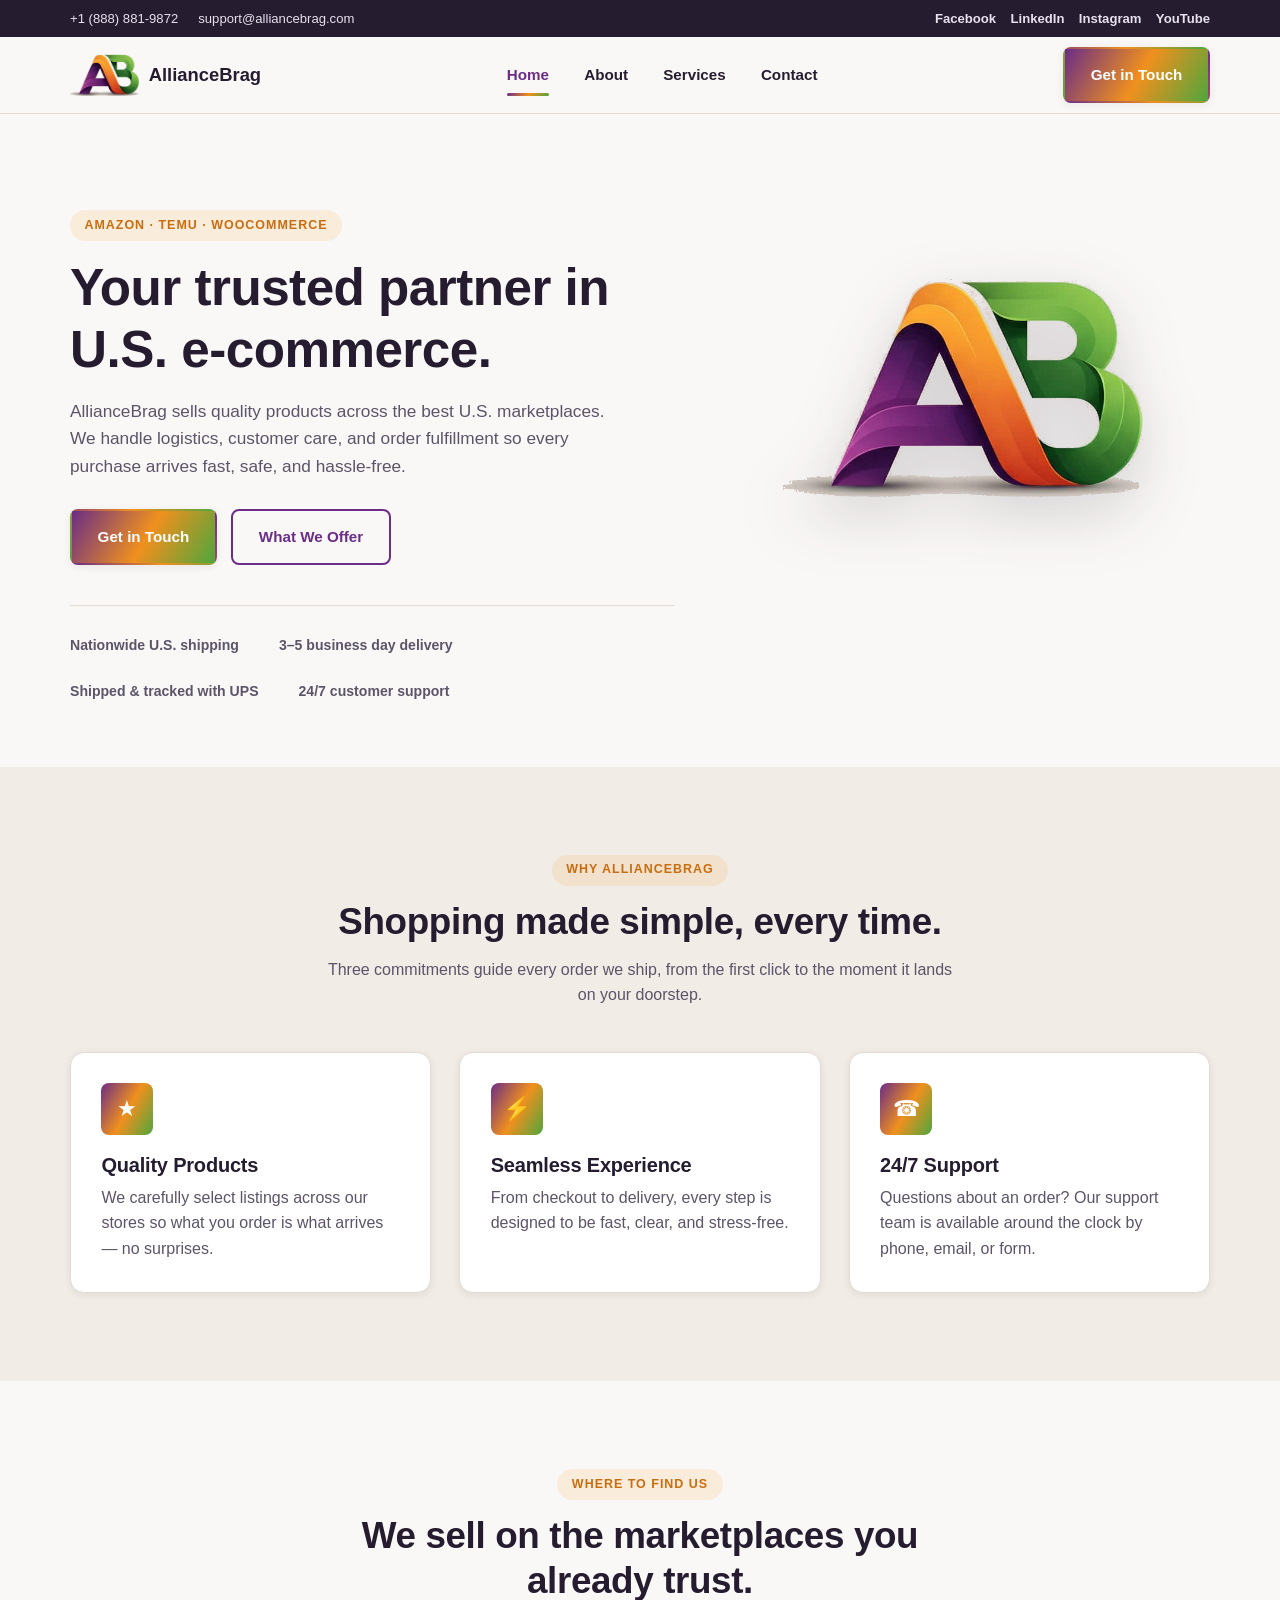
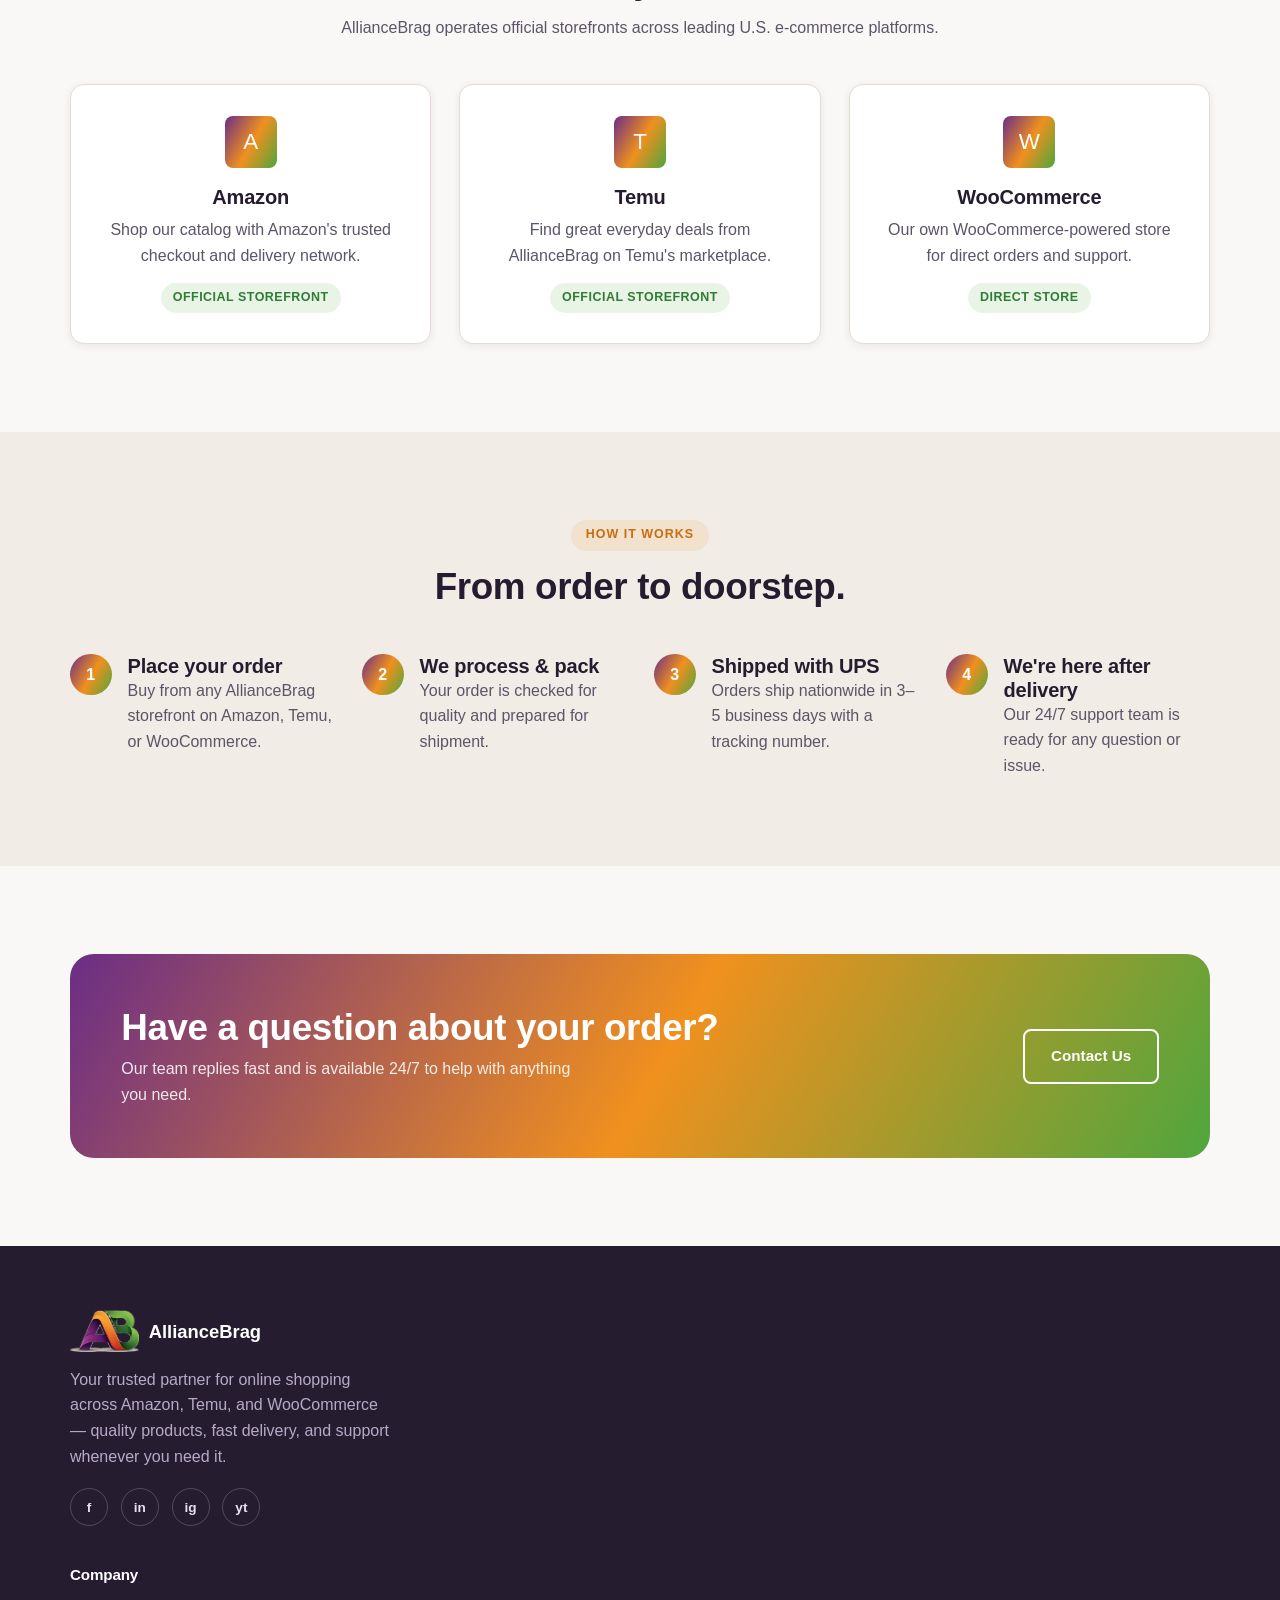
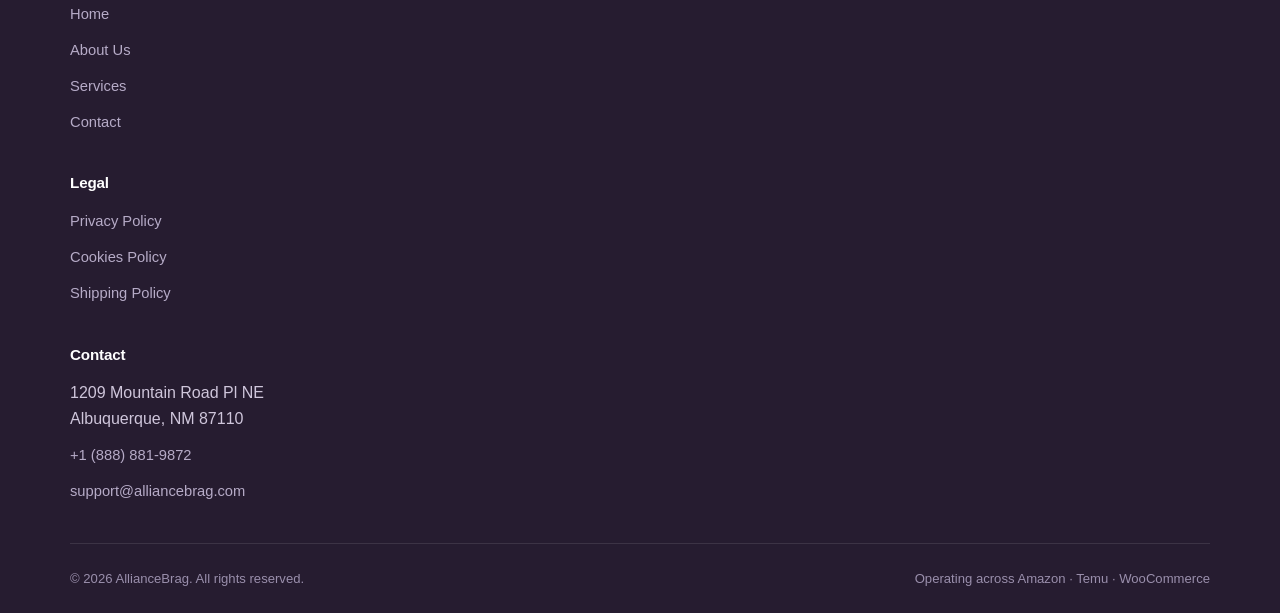
==== index.html @ 58f72ff5 "Rediseño completo del sitio AllianceBrag Co-Authored-By: Claude Sonnet 4.6 <noreply@anthropic.com>" ====
<!DOCTYPE html>
<html lang="en">
<head>
<meta charset="UTF-8">
<meta name="viewport" content="width=device-width, initial-scale=1.0">
<title>AllianceBrag — Your Trusted Partner in U.S. E-Commerce</title>
<meta name="description" content="AllianceBrag sells quality products across Amazon, Temu, and WooCommerce, backed by fast U.S. shipping and 24/7 customer support.">
<link rel="icon" type="image/png" sizes="32x32" href="assets/img/favicon-32.png">
<link rel="icon" type="image/png" sizes="192x192" href="assets/img/favicon-192.png">
<link rel="apple-touch-icon" href="assets/img/favicon-192.png">
<link rel="stylesheet" href="css/styles.css">
</head>
<body>

<div class="topbar">
  <div class="container">
    <div class="topbar-contact">
      <a href="tel:+18888819872">+1 (888) 881-9872</a>
      <span>support@alliancebrag.com</span>
    </div>
    <div class="topbar-social">
      <a href="https://www.facebook.com/profile.php?id=61578755768623" target="_blank" rel="noopener">Facebook</a>
      <a href="https://www.linkedin.com/in/alliancebrag" target="_blank" rel="noopener">LinkedIn</a>
      <a href="https://www.instagram.com/alliancebrag" target="_blank" rel="noopener">Instagram</a>
      <a href="https://www.youtube.com/@AllianceBrag" target="_blank" rel="noopener">YouTube</a>
    </div>
  </div>
</div>

<header class="site-header">
  <div class="container">
    <a href="index.html" class="brand">
      <img src="assets/img/logo-trim.png" alt="AllianceBrag logo">
      AllianceBrag
    </a>
    <nav class="main-nav">
      <a href="index.html">Home</a>
      <a href="about.html">About</a>
      <a href="services.html">Services</a>
      <a href="contact.html">Contact</a>
    </nav>
    <div class="header-actions">
      <a href="contact.html" class="btn btn-primary">Get in Touch</a>
      <button class="nav-toggle" aria-label="Toggle menu"><span></span><span></span><span></span></button>
    </div>
  </div>
</header>

<main>

  <section class="hero">
    <div class="container">
      <div class="hero-copy">
        <span class="eyebrow">Amazon · Temu · WooCommerce</span>
        <h1>Your trusted partner in U.S. e-commerce.</h1>
        <p>AllianceBrag sells quality products across the best U.S. marketplaces. We handle logistics, customer care, and order fulfillment so every purchase arrives fast, safe, and hassle-free.</p>
        <div class="hero-actions">
          <a href="contact.html" class="btn btn-primary">Get in Touch</a>
          <a href="services.html" class="btn btn-outline">What We Offer</a>
        </div>
      </div>
      <div class="hero-art">
        <img src="assets/img/logo-trim.png" alt="AllianceBrag logo">
      </div>
    </div>
    <div class="container">
      <div class="trust-strip">
        <span>Nationwide U.S. shipping</span>
        <span>3–5 business day delivery</span>
        <span>Shipped &amp; tracked with UPS</span>
        <span>24/7 customer support</span>
      </div>
    </div>
  </section>

  <section class="section section-alt">
    <div class="container">
      <div class="section-head">
        <span class="eyebrow">Why AllianceBrag</span>
        <h2>Shopping made simple, every time.</h2>
        <p>Three commitments guide every order we ship, from the first click to the moment it lands on your doorstep.</p>
      </div>
      <div class="grid grid-3">
        <div class="card">
          <div class="card-icon">★</div>
          <h3>Quality Products</h3>
          <p>We carefully select listings across our stores so what you order is what arrives — no surprises.</p>
        </div>
        <div class="card">
          <div class="card-icon">⚡</div>
          <h3>Seamless Experience</h3>
          <p>From checkout to delivery, every step is designed to be fast, clear, and stress-free.</p>
        </div>
        <div class="card">
          <div class="card-icon">☎</div>
          <h3>24/7 Support</h3>
          <p>Questions about an order? Our support team is available around the clock by phone, email, or form.</p>
        </div>
      </div>
    </div>
  </section>

  <section class="section">
    <div class="container">
      <div class="section-head">
        <span class="eyebrow">Where to find us</span>
        <h2>We sell on the marketplaces you already trust.</h2>
        <p>AllianceBrag operates official storefronts across leading U.S. e-commerce platforms.</p>
      </div>
      <div class="grid grid-3">
        <div class="card marketplace-card">
          <div class="card-icon" style="margin-inline:auto;">A</div>
          <h3>Amazon</h3>
          <p>Shop our catalog with Amazon's trusted checkout and delivery network.</p>
          <span class="tag">Official storefront</span>
        </div>
        <div class="card marketplace-card">
          <div class="card-icon" style="margin-inline:auto;">T</div>
          <h3>Temu</h3>
          <p>Find great everyday deals from AllianceBrag on Temu's marketplace.</p>
          <span class="tag">Official storefront</span>
        </div>
        <div class="card marketplace-card">
          <div class="card-icon" style="margin-inline:auto;">W</div>
          <h3>WooCommerce</h3>
          <p>Our own WooCommerce-powered store for direct orders and support.</p>
          <span class="tag">Direct store</span>
        </div>
      </div>
    </div>
  </section>

  <section class="section section-alt">
    <div class="container">
      <div class="section-head">
        <span class="eyebrow">How it works</span>
        <h2>From order to doorstep.</h2>
      </div>
      <div class="steps">
        <div class="step">
          <h3>Place your order</h3>
          <p>Buy from any AllianceBrag storefront on Amazon, Temu, or WooCommerce.</p>
        </div>
        <div class="step">
          <h3>We process &amp; pack</h3>
          <p>Your order is checked for quality and prepared for shipment.</p>
        </div>
        <div class="step">
          <h3>Shipped with UPS</h3>
          <p>Orders ship nationwide in 3–5 business days with a tracking number.</p>
        </div>
        <div class="step">
          <h3>We're here after delivery</h3>
          <p>Our 24/7 support team is ready for any question or issue.</p>
        </div>
      </div>
    </div>
  </section>

  <section class="section">
    <div class="container">
      <div class="cta-band">
        <div>
          <h2>Have a question about your order?</h2>
          <p>Our team replies fast and is available 24/7 to help with anything you need.</p>
        </div>
        <a href="contact.html" class="btn btn-outline">Contact Us</a>
      </div>
    </div>
  </section>

</main>

<footer class="site-footer">
  <div class="container">
    <div class="footer-grid">
      <div class="footer-brand">
        <a href="index.html" class="brand">
          <img src="assets/img/logo-trim.png" alt="AllianceBrag logo">
          AllianceBrag
        </a>
        <p>Your trusted partner for online shopping across Amazon, Temu, and WooCommerce — quality products, fast delivery, and support whenever you need it.</p>
        <div class="footer-social">
          <a href="https://www.facebook.com/profile.php?id=61578755768623" target="_blank" rel="noopener" aria-label="Facebook">f</a>
          <a href="https://www.linkedin.com/in/alliancebrag" target="_blank" rel="noopener" aria-label="LinkedIn">in</a>
          <a href="https://www.instagram.com/alliancebrag" target="_blank" rel="noopener" aria-label="Instagram">ig</a>
          <a href="https://www.youtube.com/@AllianceBrag" target="_blank" rel="noopener" aria-label="YouTube">yt</a>
        </div>
      </div>
      <div class="footer-col">
        <h4>Company</h4>
        <ul>
          <li><a href="index.html">Home</a></li>
          <li><a href="about.html">About Us</a></li>
          <li><a href="services.html">Services</a></li>
          <li><a href="contact.html">Contact</a></li>
        </ul>
      </div>
      <div class="footer-col">
        <h4>Legal</h4>
        <ul>
          <li><a href="privacy-policy.html">Privacy Policy</a></li>
          <li><a href="cookies-policy.html">Cookies Policy</a></li>
          <li><a href="shipping-policy.html">Shipping Policy</a></li>
        </ul>
      </div>
      <div class="footer-col">
        <h4>Contact</h4>
        <ul>
          <li>1209 Mountain Road Pl NE<br>Albuquerque, NM 87110</li>
          <li><a href="tel:+18888819872">+1 (888) 881-9872</a></li>
          <li><a href="mailto:support@alliancebrag.com">support@alliancebrag.com</a></li>
        </ul>
      </div>
    </div>
    <div class="footer-bottom">
      <span>&copy; <span data-year></span> AllianceBrag. All rights reserved.</span>
      <span>Operating across Amazon · Temu · WooCommerce</span>
    </div>
  </div>
</footer>

<script src="js/main.js"></script>
</body>
</html>
---- css/styles.css ----
/* ==========================================================================
   AllianceBrag — base styles
   ========================================================================== */

:root {
  --purple: #6b2d86;
  --purple-dark: #3f1a50;
  --purple-light: #9c5bbf;
  --orange: #f0901e;
  --orange-dark: #c96e10;
  --green: #4fa63d;
  --green-dark: #2e7d32;

  --bg: #faf8f6;
  --bg-alt: #f1ece6;
  --surface: #ffffff;
  --ink: #261c30;
  --ink-soft: #5c5468;
  --border: #e4dcd3;

  --gradient-brand: linear-gradient(120deg, var(--purple) 0%, var(--orange) 52%, var(--green) 100%);

  --radius-sm: 8px;
  --radius-md: 14px;
  --radius-lg: 24px;
  --shadow-sm: 0 2px 8px rgba(38, 28, 48, 0.08);
  --shadow-md: 0 12px 32px rgba(38, 28, 48, 0.12);

  --container: 1180px;
  --header-h: 76px;

  font-size: 16px;
}

* {
  margin: 0;
  padding: 0;
  box-sizing: border-box;
}

html {
  scroll-behavior: smooth;
}

body {
  font-family: -apple-system, BlinkMacSystemFont, "Segoe UI", Roboto, Helvetica, Arial, sans-serif;
  color: var(--ink);
  background: var(--bg);
  line-height: 1.6;
  -webkit-font-smoothing: antialiased;
}

img {
  max-width: 100%;
  display: block;
}

a {
  color: var(--purple);
  text-decoration: none;
}

a:hover {
  color: var(--orange-dark);
}

ul {
  list-style: none;
}

h1, h2, h3, h4 {
  line-height: 1.2;
  font-weight: 800;
  letter-spacing: -0.01em;
}

h1 { font-size: clamp(2rem, 5vw, 3.2rem); }
h2 { font-size: clamp(1.6rem, 3.4vw, 2.3rem); }
h3 { font-size: 1.25rem; }

p { color: var(--ink-soft); }

.container {
  width: 100%;
  max-width: var(--container);
  margin: 0 auto;
  padding: 0 1.25rem;
}

.section {
  padding: clamp(3rem, 7vw, 5.5rem) 0;
}

.section-alt {
  background: var(--bg-alt);
}

.section-head {
  max-width: 640px;
  margin: 0 auto 2.75rem;
  text-align: center;
}

.eyebrow {
  display: inline-block;
  font-weight: 700;
  font-size: 0.78rem;
  letter-spacing: 0.08em;
  text-transform: uppercase;
  color: var(--orange-dark);
  background: rgba(240, 144, 30, 0.12);
  border-radius: 999px;
  padding: 0.35rem 0.9rem;
  margin-bottom: 0.9rem;
}

.section-head p {
  margin-top: 0.75rem;
}

/* Buttons */
.btn {
  display: inline-flex;
  align-items: center;
  justify-content: center;
  gap: 0.5rem;
  padding: 0.85rem 1.6rem;
  border-radius: var(--radius-sm);
  font-weight: 700;
  font-size: 0.95rem;
  border: 2px solid transparent;
  cursor: pointer;
  transition: transform 0.15s ease, box-shadow 0.15s ease, background 0.15s ease, color 0.15s ease;
}

.btn:hover {
  transform: translateY(-2px);
}

.btn-primary {
  background: var(--gradient-brand);
  color: #fff;
  box-shadow: var(--shadow-sm);
}

.btn-primary:hover {
  color: #fff;
  box-shadow: var(--shadow-md);
}

.btn-outline {
  border-color: var(--purple);
  color: var(--purple);
  background: transparent;
}

.btn-outline:hover {
  border-color: var(--orange-dark);
  color: var(--orange-dark);
}

.btn-block {
  width: 100%;
}

/* ==========================================================================
   Top utility bar
   ========================================================================== */

.topbar {
  background: var(--ink);
  color: #e7e1ee;
  font-size: 0.82rem;
}

.topbar .container {
  display: flex;
  align-items: center;
  justify-content: space-between;
  flex-wrap: wrap;
  gap: 0.4rem 1.5rem;
  padding-top: 0.5rem;
  padding-bottom: 0.5rem;
}

.topbar-contact {
  display: flex;
  gap: 1.25rem;
  flex-wrap: wrap;
}

.topbar-contact a {
  color: #e7e1ee;
}

.topbar-contact a:hover {
  color: var(--orange);
}

.topbar-social {
  display: flex;
  gap: 0.9rem;
}

.topbar-social a {
  color: #e7e1ee;
  font-weight: 600;
}

.topbar-social a:hover {
  color: var(--orange);
}

/* ==========================================================================
   Header / nav
   ========================================================================== */

.site-header {
  position: sticky;
  top: 0;
  z-index: 100;
  background: rgba(250, 248, 246, 0.92);
  backdrop-filter: blur(8px);
  border-bottom: 1px solid var(--border);
}

.site-header .container {
  display: flex;
  align-items: center;
  justify-content: space-between;
  height: var(--header-h);
}

.brand {
  display: flex;
  align-items: center;
  gap: 0.6rem;
  font-weight: 800;
  font-size: 1.15rem;
  color: var(--ink);
}

.brand img {
  height: 42px;
  width: auto;
}

.main-nav {
  display: flex;
  align-items: center;
  gap: 2.2rem;
}

.main-nav a {
  color: var(--ink);
  font-weight: 600;
  font-size: 0.95rem;
  position: relative;
  padding: 0.3rem 0;
}

.main-nav a:hover,
.main-nav a.active {
  color: var(--purple);
}

.main-nav a.active::after {
  content: "";
  position: absolute;
  left: 0;
  bottom: -4px;
  width: 100%;
  height: 3px;
  border-radius: 2px;
  background: var(--gradient-brand);
}

.header-actions {
  display: flex;
  align-items: center;
  gap: 1rem;
}

.nav-toggle {
  display: none;
  flex-direction: column;
  justify-content: center;
  gap: 5px;
  width: 40px;
  height: 40px;
  border: none;
  background: transparent;
  cursor: pointer;
}

.nav-toggle span {
  display: block;
  height: 2px;
  background: var(--ink);
  border-radius: 2px;
  transition: transform 0.2s ease, opacity 0.2s ease;
}

/* ==========================================================================
   Hero
   ========================================================================== */

.hero {
  padding: clamp(3rem, 8vw, 6rem) 0 clamp(2.5rem, 6vw, 4rem);
  overflow: hidden;
}

.hero .container {
  display: grid;
  grid-template-columns: 1fr;
  gap: 2.5rem;
  align-items: center;
}

.hero-copy .eyebrow {
  margin-bottom: 1rem;
}

.hero-copy p {
  font-size: 1.08rem;
  max-width: 540px;
  margin: 1.1rem 0 1.8rem;
}

.hero-actions {
  display: flex;
  flex-wrap: wrap;
  gap: 0.9rem;
}

.hero-art {
  display: flex;
  justify-content: center;
}

.hero-art img {
  width: min(360px, 80%);
  filter: drop-shadow(0 18px 30px rgba(38, 28, 48, 0.18));
}

.trust-strip {
  display: flex;
  flex-wrap: wrap;
  gap: 1.5rem 2.5rem;
  margin-top: 2.5rem;
  padding-top: 1.75rem;
  border-top: 1px solid var(--border);
  color: var(--ink-soft);
  font-size: 0.88rem;
  font-weight: 600;
}

.trust-strip span {
  display: inline-flex;
  align-items: center;
  gap: 0.5rem;
}

/* ==========================================================================
   Cards / grids
   ========================================================================== */

.grid {
  display: grid;
  gap: 1.75rem;
  grid-template-columns: 1fr;
}

.grid-3 { grid-template-columns: 1fr; }
.grid-4 { grid-template-columns: 1fr; }

.card {
  background: var(--surface);
  border: 1px solid var(--border);
  border-radius: var(--radius-md);
  padding: 1.9rem;
  box-shadow: var(--shadow-sm);
  transition: transform 0.18s ease, box-shadow 0.18s ease;
}

.card:hover {
  transform: translateY(-4px);
  box-shadow: var(--shadow-md);
}

.card-icon {
  width: 52px;
  height: 52px;
  display: flex;
  align-items: center;
  justify-content: center;
  border-radius: var(--radius-sm);
  background: var(--gradient-brand);
  color: #fff;
  font-size: 1.4rem;
  margin-bottom: 1.1rem;
}

.card h3 {
  margin-bottom: 0.5rem;
}

.marketplace-card {
  text-align: center;
}

.marketplace-card .tag {
  display: inline-block;
  margin-top: 0.9rem;
  font-size: 0.78rem;
  font-weight: 700;
  letter-spacing: 0.04em;
  text-transform: uppercase;
  color: var(--green-dark);
  background: rgba(79, 166, 61, 0.12);
  padding: 0.3rem 0.75rem;
  border-radius: 999px;
}

/* Steps */
.steps {
  display: grid;
  gap: 1.75rem;
  grid-template-columns: 1fr;
  counter-reset: step;
}

.step {
  position: relative;
  padding-left: 3.6rem;
}

.step::before {
  counter-increment: step;
  content: counter(step);
  position: absolute;
  left: 0;
  top: 0;
  width: 2.6rem;
  height: 2.6rem;
  border-radius: 50%;
  background: var(--gradient-brand);
  color: #fff;
  font-weight: 800;
  display: flex;
  align-items: center;
  justify-content: center;
}

/* CTA band */
.cta-band {
  background: var(--gradient-brand);
  border-radius: var(--radius-lg);
  padding: clamp(2.2rem, 5vw, 3.2rem);
  color: #fff;
  display: flex;
  flex-wrap: wrap;
  align-items: center;
  justify-content: space-between;
  gap: 1.5rem;
}

.cta-band h2 {
  color: #fff;
  margin-bottom: 0.4rem;
}

.cta-band p {
  color: rgba(255, 255, 255, 0.88);
  max-width: 460px;
}

.cta-band .btn-outline {
  border-color: #fff;
  color: #fff;
}

.cta-band .btn-outline:hover {
  background: #fff;
  color: var(--purple);
}

/* ==========================================================================
   Page header (secondary pages)
   ========================================================================== */

.page-header {
  background: var(--bg-alt);
  padding: clamp(2.5rem, 6vw, 4rem) 0;
  text-align: center;
}

.page-header .eyebrow {
  margin-bottom: 0.9rem;
}

.page-header p {
  max-width: 560px;
  margin: 0.9rem auto 0;
}

/* ==========================================================================
   Forms
   ========================================================================== */

.form-grid {
  display: grid;
  gap: 1.1rem;
  grid-template-columns: 1fr;
}

.form-row-2 {
  display: grid;
  gap: 1.1rem;
  grid-template-columns: 1fr;
}

.field {
  display: flex;
  flex-direction: column;
  gap: 0.4rem;
}

.field label {
  font-weight: 700;
  font-size: 0.88rem;
}

.field input,
.field textarea {
  font: inherit;
  padding: 0.75rem 0.9rem;
  border: 1.5px solid var(--border);
  border-radius: var(--radius-sm);
  background: var(--surface);
  color: var(--ink);
}

.field input:focus,
.field textarea:focus {
  outline: none;
  border-color: var(--purple-light);
  box-shadow: 0 0 0 3px rgba(107, 45, 134, 0.14);
}

.field-hint {
  font-size: 0.78rem;
  color: var(--ink-soft);
}

.form-note {
  margin-top: 1rem;
  font-size: 0.85rem;
}

.form-status {
  display: none;
  margin-top: 1rem;
  padding: 0.85rem 1rem;
  border-radius: var(--radius-sm);
  background: rgba(79, 166, 61, 0.12);
  color: var(--green-dark);
  font-weight: 600;
  font-size: 0.9rem;
}

.form-status.is-visible {
  display: block;
}

.contact-grid {
  display: grid;
  gap: 2.5rem;
  grid-template-columns: 1fr;
}

.contact-form-title {
  margin-bottom: 1.5rem;
}

.contact-info-list {
  display: flex;
  flex-direction: column;
  gap: 1.4rem;
}

.contact-info-list .card {
  display: flex;
  gap: 1rem;
  align-items: flex-start;
  padding: 1.4rem;
}

.contact-info-list .card-icon {
  margin-bottom: 0;
  flex-shrink: 0;
  width: 44px;
  height: 44px;
  font-size: 1.1rem;
}

.contact-info-list h3 {
  font-size: 1rem;
  margin-bottom: 0.2rem;
}

.contact-info-list p {
  margin: 0;
}

/* ==========================================================================
   Legal pages
   ========================================================================== */

.legal-content {
  max-width: 760px;
  margin: 0 auto;
}

.legal-content h2 {
  margin-top: 2.4rem;
  margin-bottom: 0.8rem;
  font-size: 1.3rem;
}

.legal-content h2:first-child {
  margin-top: 0;
}

.legal-content p,
.legal-content li {
  margin-bottom: 0.9rem;
}

.legal-content ul {
  list-style: disc;
  padding-left: 1.4rem;
}

.legal-content .updated {
  color: var(--ink-soft);
  font-size: 0.88rem;
  margin-bottom: 2rem;
}

/* ==========================================================================
   Footer
   ========================================================================== */

.site-footer {
  background: var(--ink);
  color: #cfc6db;
  padding: clamp(3rem, 6vw, 4rem) 0 1.5rem;
}

.footer-grid {
  display: grid;
  gap: 2.5rem;
  grid-template-columns: 1fr;
  padding-bottom: 2.5rem;
  border-bottom: 1px solid rgba(255, 255, 255, 0.1);
}

.footer-brand .brand {
  color: #fff;
}

.footer-brand p {
  color: #b6abc7;
  margin-top: 0.9rem;
  max-width: 320px;
}

.footer-social {
  display: flex;
  gap: 0.8rem;
  margin-top: 1.2rem;
}

.footer-social a {
  width: 38px;
  height: 38px;
  border-radius: 50%;
  border: 1px solid rgba(255, 255, 255, 0.2);
  display: flex;
  align-items: center;
  justify-content: center;
  color: #e7e1ee;
  font-size: 0.85rem;
  font-weight: 700;
}

.footer-social a:hover {
  background: var(--gradient-brand);
  border-color: transparent;
  color: #fff;
}

.footer-col h4 {
  color: #fff;
  font-size: 0.95rem;
  margin-bottom: 1rem;
}

.footer-col ul {
  display: flex;
  flex-direction: column;
  gap: 0.65rem;
}

.footer-col a {
  color: #b6abc7;
  font-size: 0.92rem;
}

.footer-col a:hover {
  color: var(--orange);
}

.footer-bottom {
  display: flex;
  flex-wrap: wrap;
  justify-content: space-between;
  gap: 0.8rem;
  padding-top: 1.5rem;
  font-size: 0.82rem;
  color: #9a8fac;
}

/* ==========================================================================
   404
   ========================================================================== */

.error-page {
  min-height: 60vh;
  display: flex;
  align-items: center;
  justify-content: center;
  text-align: center;
  padding: 4rem 1.25rem;
}

.error-page .eyebrow { margin-bottom: 1rem; }

/* ==========================================================================
   Responsive
   ========================================================================== */

@media (max-width: 860px) {
  .main-nav {
    position: fixed;
    inset: var(--header-h) 0 0 0;
    background: var(--bg);
    flex-direction: column;
    align-items: flex-start;
    gap: 0.5rem;
    padding: 1.5rem 1.25rem;
    transform: translateY(-110%);
    transition: transform 0.25s ease;
    overflow-y: auto;
  }

  .main-nav.is-open {
    transform: translateY(0);
  }

  .main-nav a {
    width: 100%;
    padding: 0.85rem 0;
    border-bottom: 1px solid var(--border);
  }

  .header-actions .btn-primary {
    display: none;
  }

  .nav-toggle {
    display: flex;
  }

  .nav-toggle.is-active span:nth-child(1) {
    transform: translateY(7px) rotate(45deg);
  }

  .nav-toggle.is-active span:nth-child(2) {
    opacity: 0;
  }

  .nav-toggle.is-active span:nth-child(3) {
    transform: translateY(-7px) rotate(-45deg);
  }

  .topbar-contact span:nth-child(2) {
    display: none;
  }
}

@media (min-width: 640px) {
  .form-row-2 {
    grid-template-columns: 1fr 1fr;
  }
}

@media (min-width: 700px) {
  .grid-3 { grid-template-columns: repeat(3, 1fr); }
  .grid-4 { grid-template-columns: repeat(2, 1fr); }
}

@media (min-width: 700px) {
  .steps {
    grid-template-columns: repeat(2, 1fr);
  }
}

@media (min-width: 960px) {
  .hero .container {
    grid-template-columns: 1.1fr 0.9fr;
  }

  .grid-4 { grid-template-columns: repeat(4, 1fr); }

  .steps {
    grid-template-columns: repeat(4, 1fr);
  }

  .contact-grid {
    grid-template-columns: 1.4fr 1fr;
    align-items: start;
  }
}
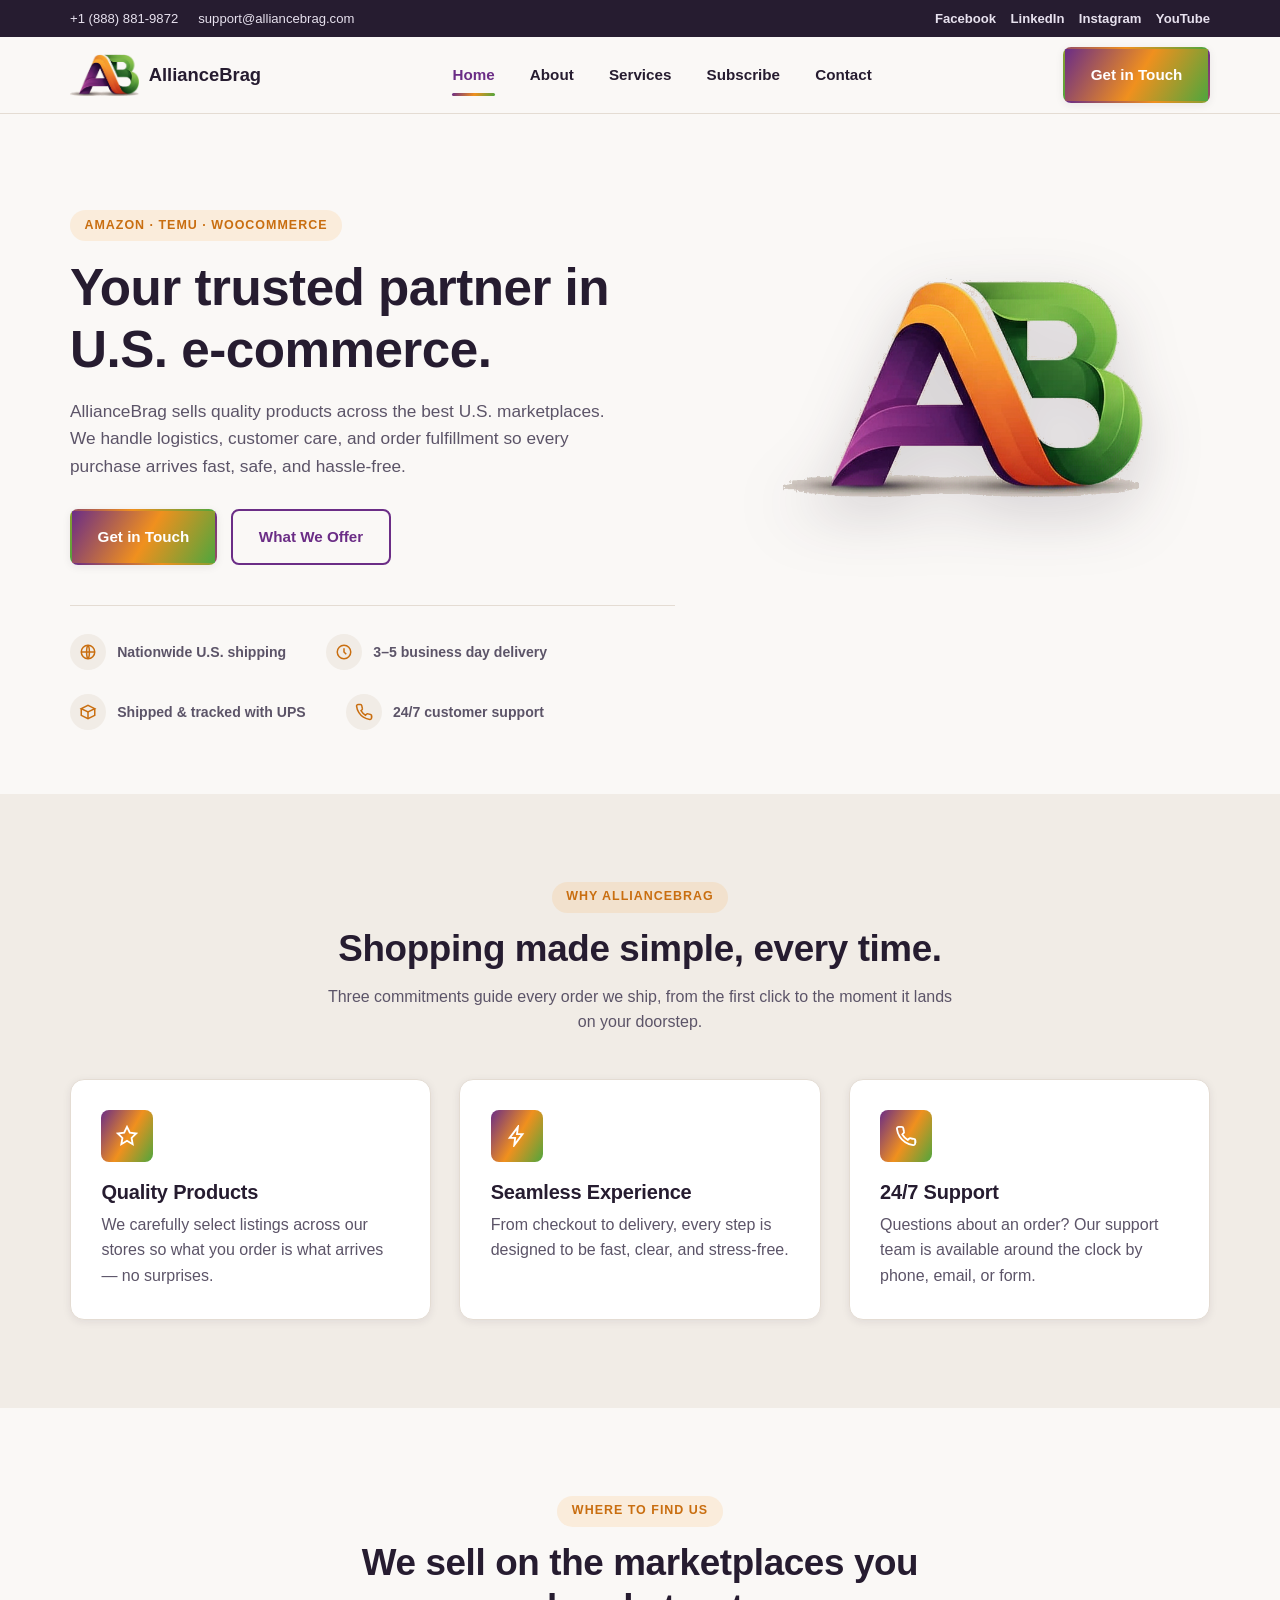
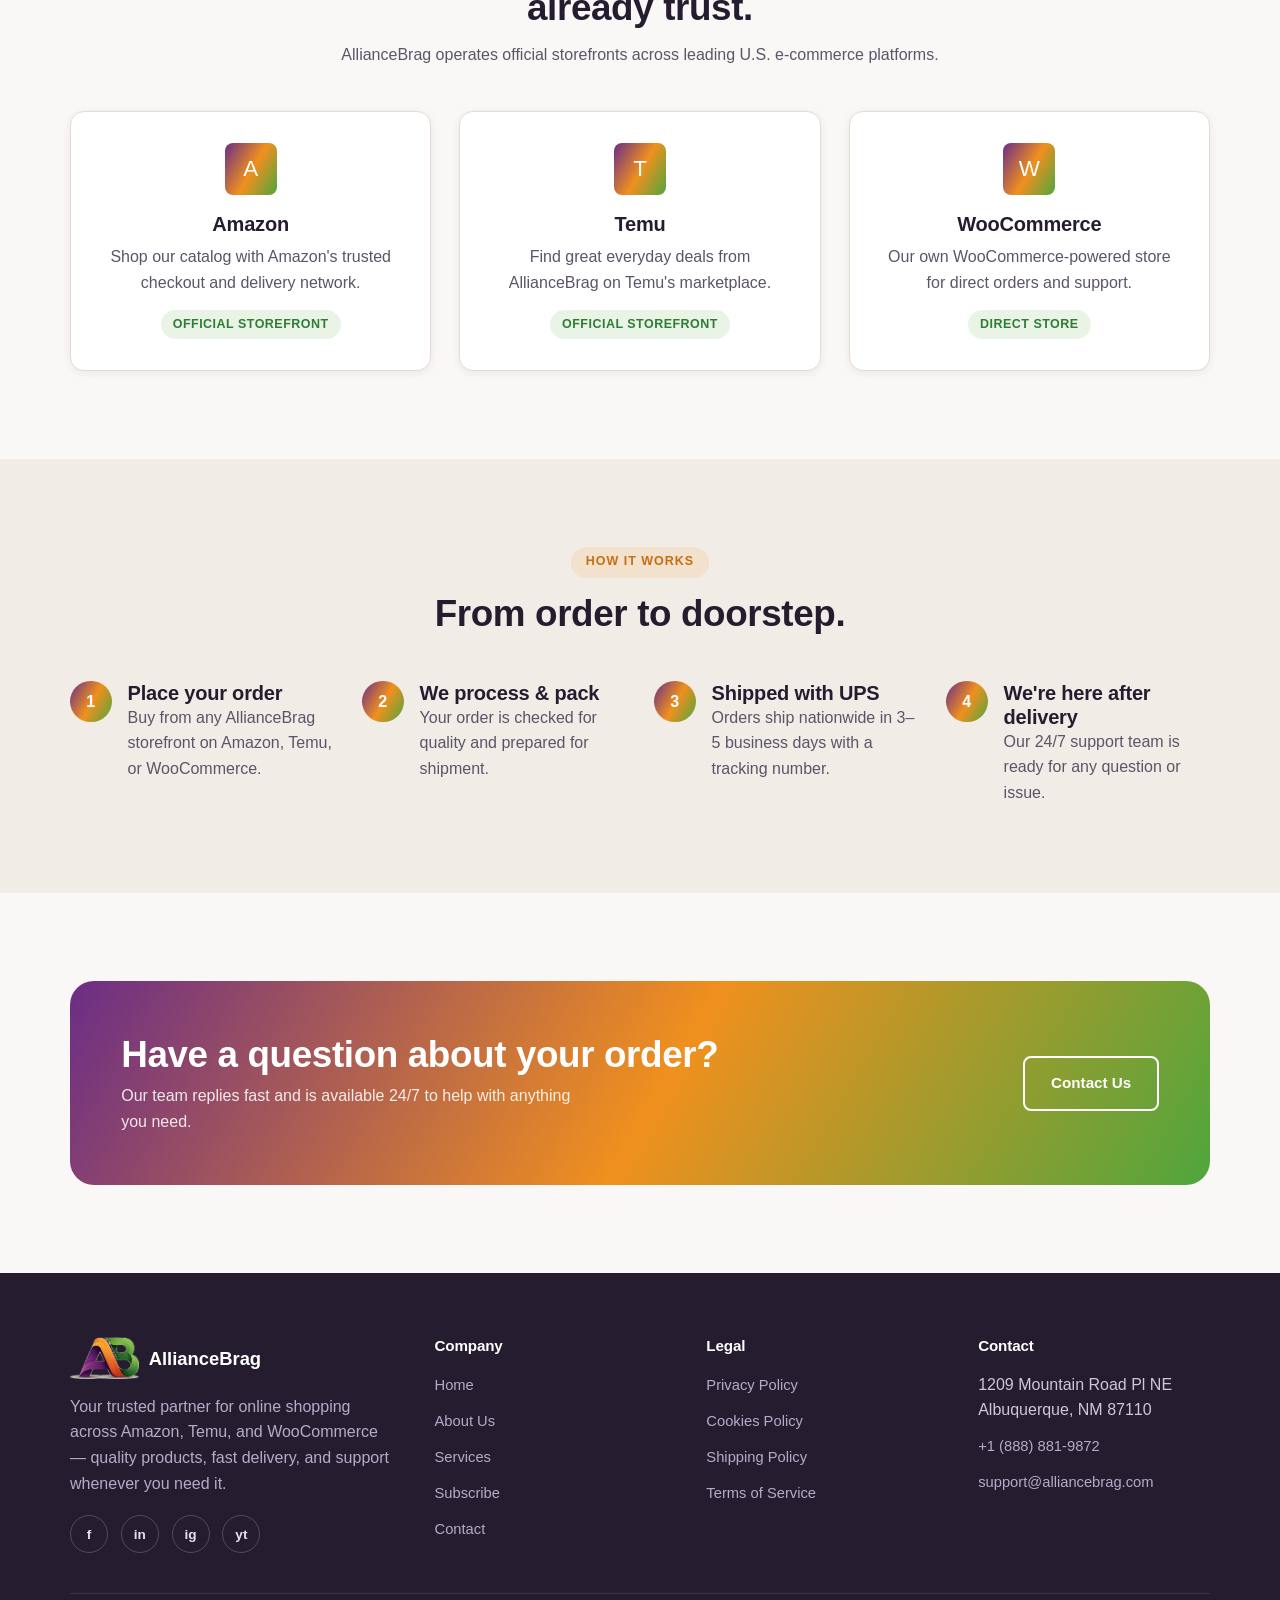
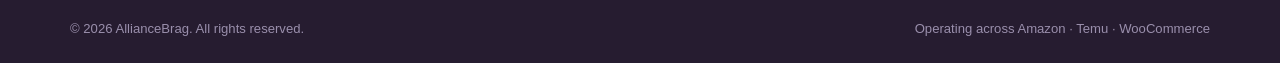
==== commit 34de7b2e: "Unificar estructura de páginas con saverstore: Subscribe, Terms of Service, iconos SVG Para que ambo" ====
--- a/index.html
+++ b/index.html
@@ -37,6 +37,7 @@
       <a href="index.html">Home</a>
       <a href="about.html">About</a>
       <a href="services.html">Services</a>
+      <a href="subscribe.html">Subscribe</a>
       <a href="contact.html">Contact</a>
     </nav>
     <div class="header-actions">
@@ -65,10 +66,22 @@
     </div>
     <div class="container">
       <div class="trust-strip">
-        <span>Nationwide U.S. shipping</span>
-        <span>3–5 business day delivery</span>
-        <span>Shipped &amp; tracked with UPS</span>
-        <span>24/7 customer support</span>
+        <div class="trust-item">
+          <span class="icon"><svg width="18" height="18" viewBox="0 0 24 24" fill="none" stroke="currentColor" stroke-width="2"><circle cx="12" cy="12" r="9"/><path d="M3 12h18M12 3c2.5 2.7 2.5 15.3 0 18M12 3c-2.5 2.7-2.5 15.3 0 18"/></svg></span>
+          Nationwide U.S. shipping
+        </div>
+        <div class="trust-item">
+          <span class="icon"><svg width="18" height="18" viewBox="0 0 24 24" fill="none" stroke="currentColor" stroke-width="2"><circle cx="12" cy="12" r="9"/><path d="M12 7v5l3 3"/></svg></span>
+          3–5 business day delivery
+        </div>
+        <div class="trust-item">
+          <span class="icon"><svg width="18" height="18" viewBox="0 0 24 24" fill="none" stroke="currentColor" stroke-width="2"><path d="M3 7.5l9-4.5 9 4.5-9 4.5-9-4.5z"/><path d="M3 7.5v9l9 4.5 9-4.5v-9"/><path d="M12 12v9"/></svg></span>
+          Shipped &amp; tracked with UPS
+        </div>
+        <div class="trust-item">
+          <span class="icon"><svg width="18" height="18" viewBox="0 0 24 24" fill="none" stroke="currentColor" stroke-width="2"><path d="M22 16.9v3a2 2 0 01-2.2 2 19.8 19.8 0 01-8.6-3.1 19.5 19.5 0 01-6-6 19.8 19.8 0 01-3.1-8.7A2 2 0 014.1 2h3a2 2 0 012 1.7c.1 1.1.4 2.2.7 3.2a2 2 0 01-.5 2.1L8 10.3a16 16 0 006 6l1.3-1.3a2 2 0 012.1-.5c1 .4 2.1.6 3.2.7a2 2 0 011.7 2z"/></svg></span>
+          24/7 customer support
+        </div>
       </div>
     </div>
   </section>
@@ -82,17 +95,17 @@
       </div>
       <div class="grid grid-3">
         <div class="card">
-          <div class="card-icon">★</div>
+          <div class="card-icon"><svg width="22" height="22" viewBox="0 0 24 24" fill="none" stroke="currentColor" stroke-width="2"><path d="M12 2l3.09 6.26L22 9.27l-5 4.87L18.18 21 12 17.27 5.82 21 7 14.14l-5-4.87 6.91-1.01L12 2z"/></svg></div>
           <h3>Quality Products</h3>
           <p>We carefully select listings across our stores so what you order is what arrives — no surprises.</p>
         </div>
         <div class="card">
-          <div class="card-icon">⚡</div>
+          <div class="card-icon"><svg width="22" height="22" viewBox="0 0 24 24" fill="none" stroke="currentColor" stroke-width="2"><path d="M13 2L4 14h6l-1 8 9-12h-6l1-8z"/></svg></div>
           <h3>Seamless Experience</h3>
           <p>From checkout to delivery, every step is designed to be fast, clear, and stress-free.</p>
         </div>
         <div class="card">
-          <div class="card-icon">☎</div>
+          <div class="card-icon"><svg width="22" height="22" viewBox="0 0 24 24" fill="none" stroke="currentColor" stroke-width="2"><path d="M22 16.9v3a2 2 0 01-2.2 2 19.8 19.8 0 01-8.6-3.1 19.5 19.5 0 01-6-6 19.8 19.8 0 01-3.1-8.7A2 2 0 014.1 2h3a2 2 0 012 1.7c.1 1.1.4 2.2.7 3.2a2 2 0 01-.5 2.1L8 10.3a16 16 0 006 6l1.3-1.3a2 2 0 012.1-.5c1 .4 2.1.6 3.2.7a2 2 0 011.7 2z"/></svg></div>
           <h3>24/7 Support</h3>
           <p>Questions about an order? Our support team is available around the clock by phone, email, or form.</p>
         </div>
@@ -193,6 +206,7 @@
           <li><a href="index.html">Home</a></li>
           <li><a href="about.html">About Us</a></li>
           <li><a href="services.html">Services</a></li>
+          <li><a href="subscribe.html">Subscribe</a></li>
           <li><a href="contact.html">Contact</a></li>
         </ul>
       </div>
@@ -202,6 +216,7 @@
           <li><a href="privacy-policy.html">Privacy Policy</a></li>
           <li><a href="cookies-policy.html">Cookies Policy</a></li>
           <li><a href="shipping-policy.html">Shipping Policy</a></li>
+          <li><a href="terms-of-service.html">Terms of Service</a></li>
         </ul>
       </div>
       <div class="footer-col">
--- a/css/styles.css
+++ b/css/styles.css
@@ -219,8 +219,7 @@
   position: sticky;
   top: 0;
   z-index: 100;
-  background: rgba(250, 248, 246, 0.92);
-  backdrop-filter: blur(8px);
+  background: rgba(250, 248, 246, 0.97);
   border-bottom: 1px solid var(--border);
 }
 
@@ -355,10 +354,22 @@
   font-weight: 600;
 }
 
-.trust-strip span {
+.trust-item {
   display: inline-flex;
   align-items: center;
-  gap: 0.5rem;
+  gap: 0.7rem;
+}
+
+.trust-item .icon {
+  width: 36px;
+  height: 36px;
+  flex-shrink: 0;
+  border-radius: 50%;
+  background: var(--bg-alt);
+  color: var(--orange-dark);
+  display: flex;
+  align-items: center;
+  justify-content: center;
 }
 
 /* ==========================================================================
@@ -485,6 +496,55 @@
   color: var(--purple);
 }
 
+/* Story / pull-quote */
+.story {
+  display: grid;
+  gap: 2.5rem;
+  grid-template-columns: 1fr;
+  align-items: center;
+}
+
+.story-quote {
+  background: var(--ink);
+  border-radius: var(--radius-lg);
+  padding: 2.5rem;
+  position: relative;
+  color: #fff;
+}
+
+.story-quote::before {
+  content: "\201C";
+  font-family: Georgia, serif;
+  font-size: 5rem;
+  color: var(--orange);
+  position: absolute;
+  top: -0.5rem;
+  left: 1.5rem;
+  line-height: 1;
+  opacity: 0.6;
+}
+
+.story-quote p {
+  color: #e7e1ee;
+  font-size: 1.05rem;
+  font-style: italic;
+  position: relative;
+  z-index: 1;
+  margin-bottom: 1rem;
+}
+
+.story-quote footer {
+  color: var(--orange);
+  font-weight: 600;
+  font-size: 0.9rem;
+}
+
+@media (min-width: 860px) {
+  .story {
+    grid-template-columns: 0.9fr 1.1fr;
+  }
+}
+
 /* ==========================================================================
    Page header (secondary pages)
    ========================================================================== */
@@ -505,112 +565,90 @@
 }
 
 /* ==========================================================================
-   Forms
-   ========================================================================== */
-
-.form-grid {
-  display: grid;
-  gap: 1.1rem;
-  grid-template-columns: 1fr;
-}
-
-.form-row-2 {
-  display: grid;
-  gap: 1.1rem;
-  grid-template-columns: 1fr;
-}
-
-.field {
-  display: flex;
-  flex-direction: column;
-  gap: 0.4rem;
-}
-
-.field label {
-  font-weight: 700;
-  font-size: 0.88rem;
-}
-
-.field input,
-.field textarea {
+   Map embed (Contact page)
+   ========================================================================== */
+
+.map-embed {
+  margin-top: 1rem;
+  border-radius: var(--radius-md);
+  overflow: hidden;
+  border: 1px solid var(--border);
+  box-shadow: var(--shadow-sm);
+}
+
+.map-embed iframe {
+  width: 100%;
+  height: 320px;
+  border: 0;
+  display: block;
+}
+
+/* ==========================================================================
+   Subscribe page
+   ========================================================================== */
+
+.subscribe-box {
+  max-width: 560px;
+  margin: 0 auto;
+  padding: 2.5rem;
+  text-align: center;
+}
+
+.subscribe-form {
+  display: flex;
+  gap: 0.7rem;
+  margin-top: 1.5rem;
+}
+
+.subscribe-form input {
+  flex: 1;
   font: inherit;
-  padding: 0.75rem 0.9rem;
+  padding: 0.85rem 1.1rem;
+  border-radius: 999px;
   border: 1.5px solid var(--border);
-  border-radius: var(--radius-sm);
-  background: var(--surface);
   color: var(--ink);
 }
 
-.field input:focus,
-.field textarea:focus {
+.subscribe-form input:focus {
   outline: none;
   border-color: var(--purple-light);
-  box-shadow: 0 0 0 3px rgba(107, 45, 134, 0.14);
-}
-
-.field-hint {
-  font-size: 0.78rem;
+}
+
+.subscribe-form .btn {
+  border-radius: 999px;
+}
+
+.subscribe-note {
+  font-size: 0.8rem;
+  margin-top: 1rem;
+}
+
+.subscribe-perks {
+  display: flex;
+  justify-content: center;
+  gap: 1.75rem;
+  margin-top: 1.75rem;
+  flex-wrap: wrap;
+}
+
+.subscribe-perks li {
+  list-style: none;
+  display: flex;
+  align-items: center;
+  gap: 0.5rem;
+  font-size: 0.88rem;
   color: var(--ink-soft);
 }
 
-.form-note {
-  margin-top: 1rem;
-  font-size: 0.85rem;
-}
-
-.form-status {
-  display: none;
-  margin-top: 1rem;
-  padding: 0.85rem 1rem;
-  border-radius: var(--radius-sm);
-  background: rgba(79, 166, 61, 0.12);
+.subscribe-perks svg {
   color: var(--green-dark);
-  font-weight: 600;
-  font-size: 0.9rem;
-}
-
-.form-status.is-visible {
-  display: block;
-}
-
-.contact-grid {
-  display: grid;
-  gap: 2.5rem;
-  grid-template-columns: 1fr;
-}
-
-.contact-form-title {
-  margin-bottom: 1.5rem;
-}
-
-.contact-info-list {
-  display: flex;
-  flex-direction: column;
-  gap: 1.4rem;
-}
-
-.contact-info-list .card {
-  display: flex;
-  gap: 1rem;
-  align-items: flex-start;
-  padding: 1.4rem;
-}
-
-.contact-info-list .card-icon {
-  margin-bottom: 0;
   flex-shrink: 0;
-  width: 44px;
-  height: 44px;
-  font-size: 1.1rem;
-}
-
-.contact-info-list h3 {
-  font-size: 1rem;
-  margin-bottom: 0.2rem;
-}
-
-.contact-info-list p {
-  margin: 0;
+}
+
+@media (max-width: 560px) {
+  .subscribe-form {
+    flex-direction: column;
+  }
 }
 
 /* ==========================================================================
@@ -800,15 +838,13 @@
   }
 }
 
-@media (min-width: 640px) {
-  .form-row-2 {
-    grid-template-columns: 1fr 1fr;
-  }
-}
-
 @media (min-width: 700px) {
   .grid-3 { grid-template-columns: repeat(3, 1fr); }
   .grid-4 { grid-template-columns: repeat(2, 1fr); }
+
+  .footer-grid {
+    grid-template-columns: 1.4fr 1fr 1fr 1fr;
+  }
 }
 
 @media (min-width: 700px) {
@@ -827,9 +863,4 @@
   .steps {
     grid-template-columns: repeat(4, 1fr);
   }
-
-  .contact-grid {
-    grid-template-columns: 1.4fr 1fr;
-    align-items: start;
-  }
-}
+}
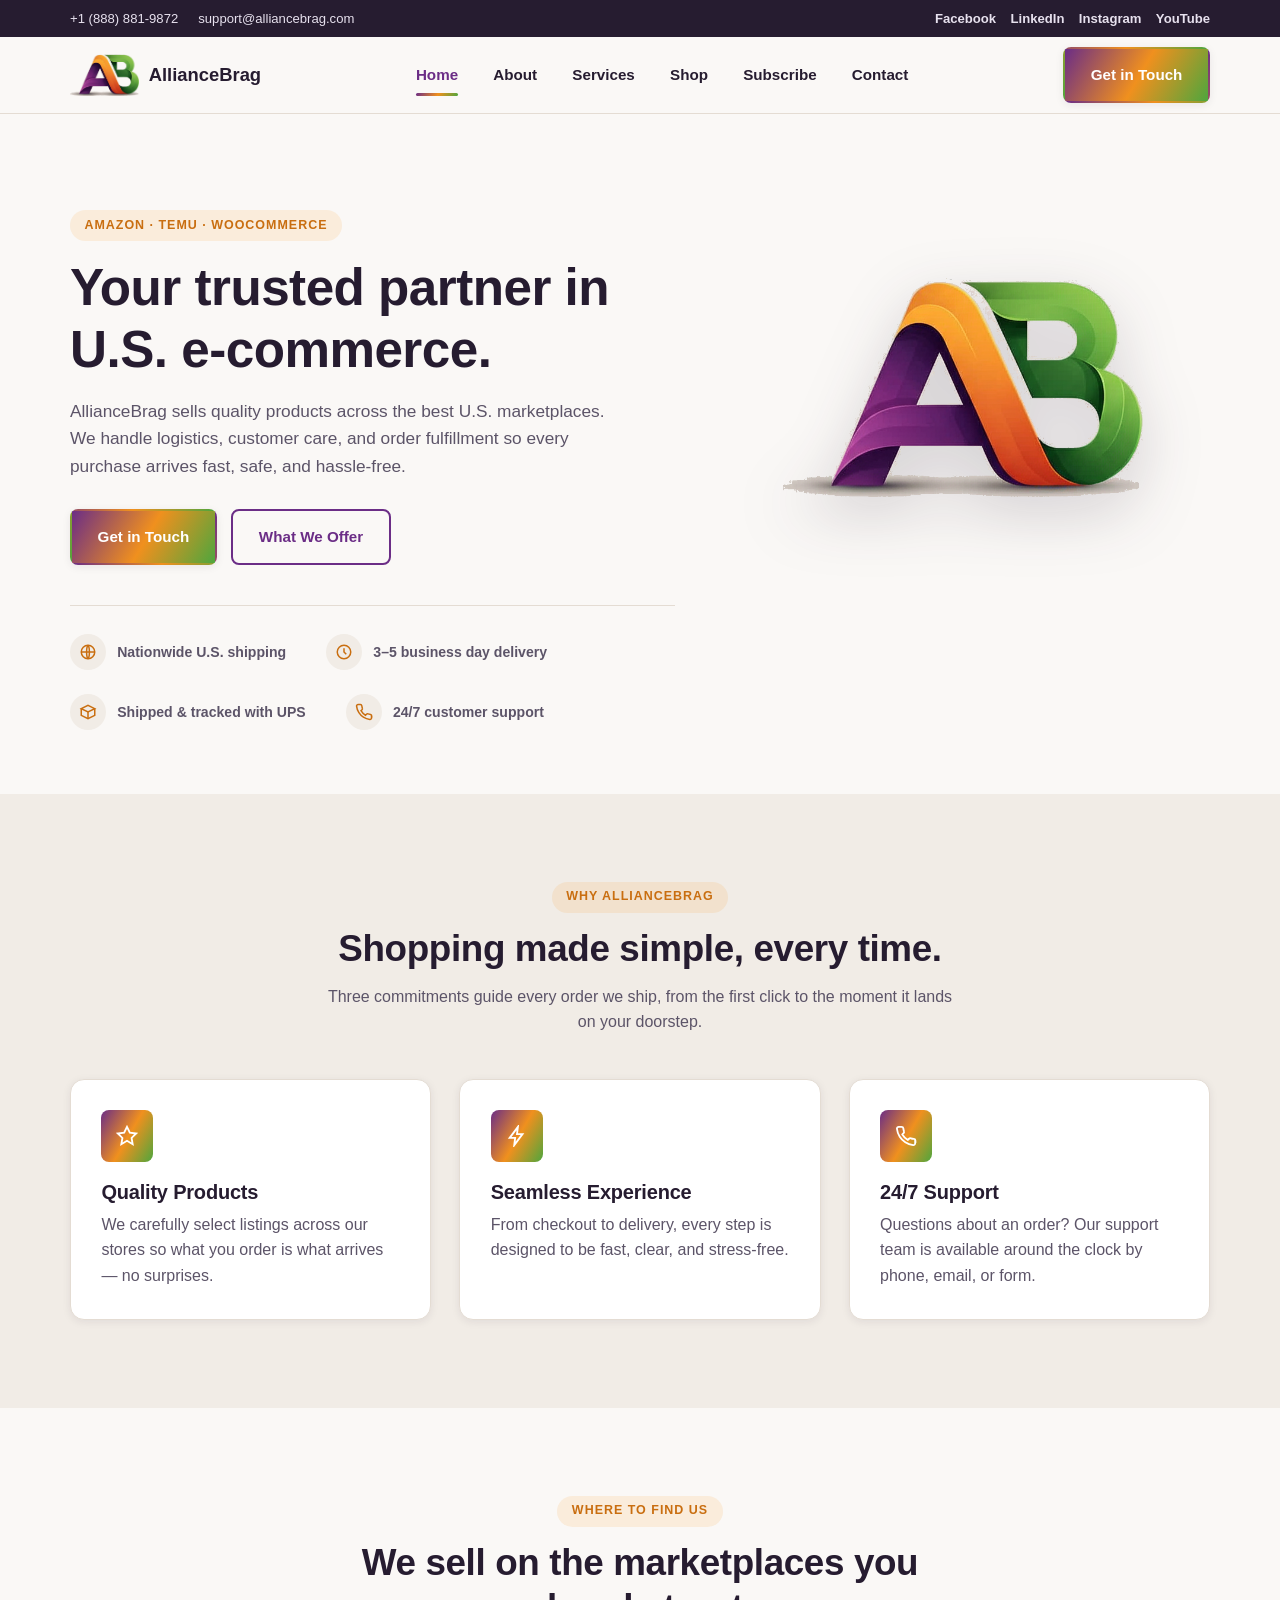
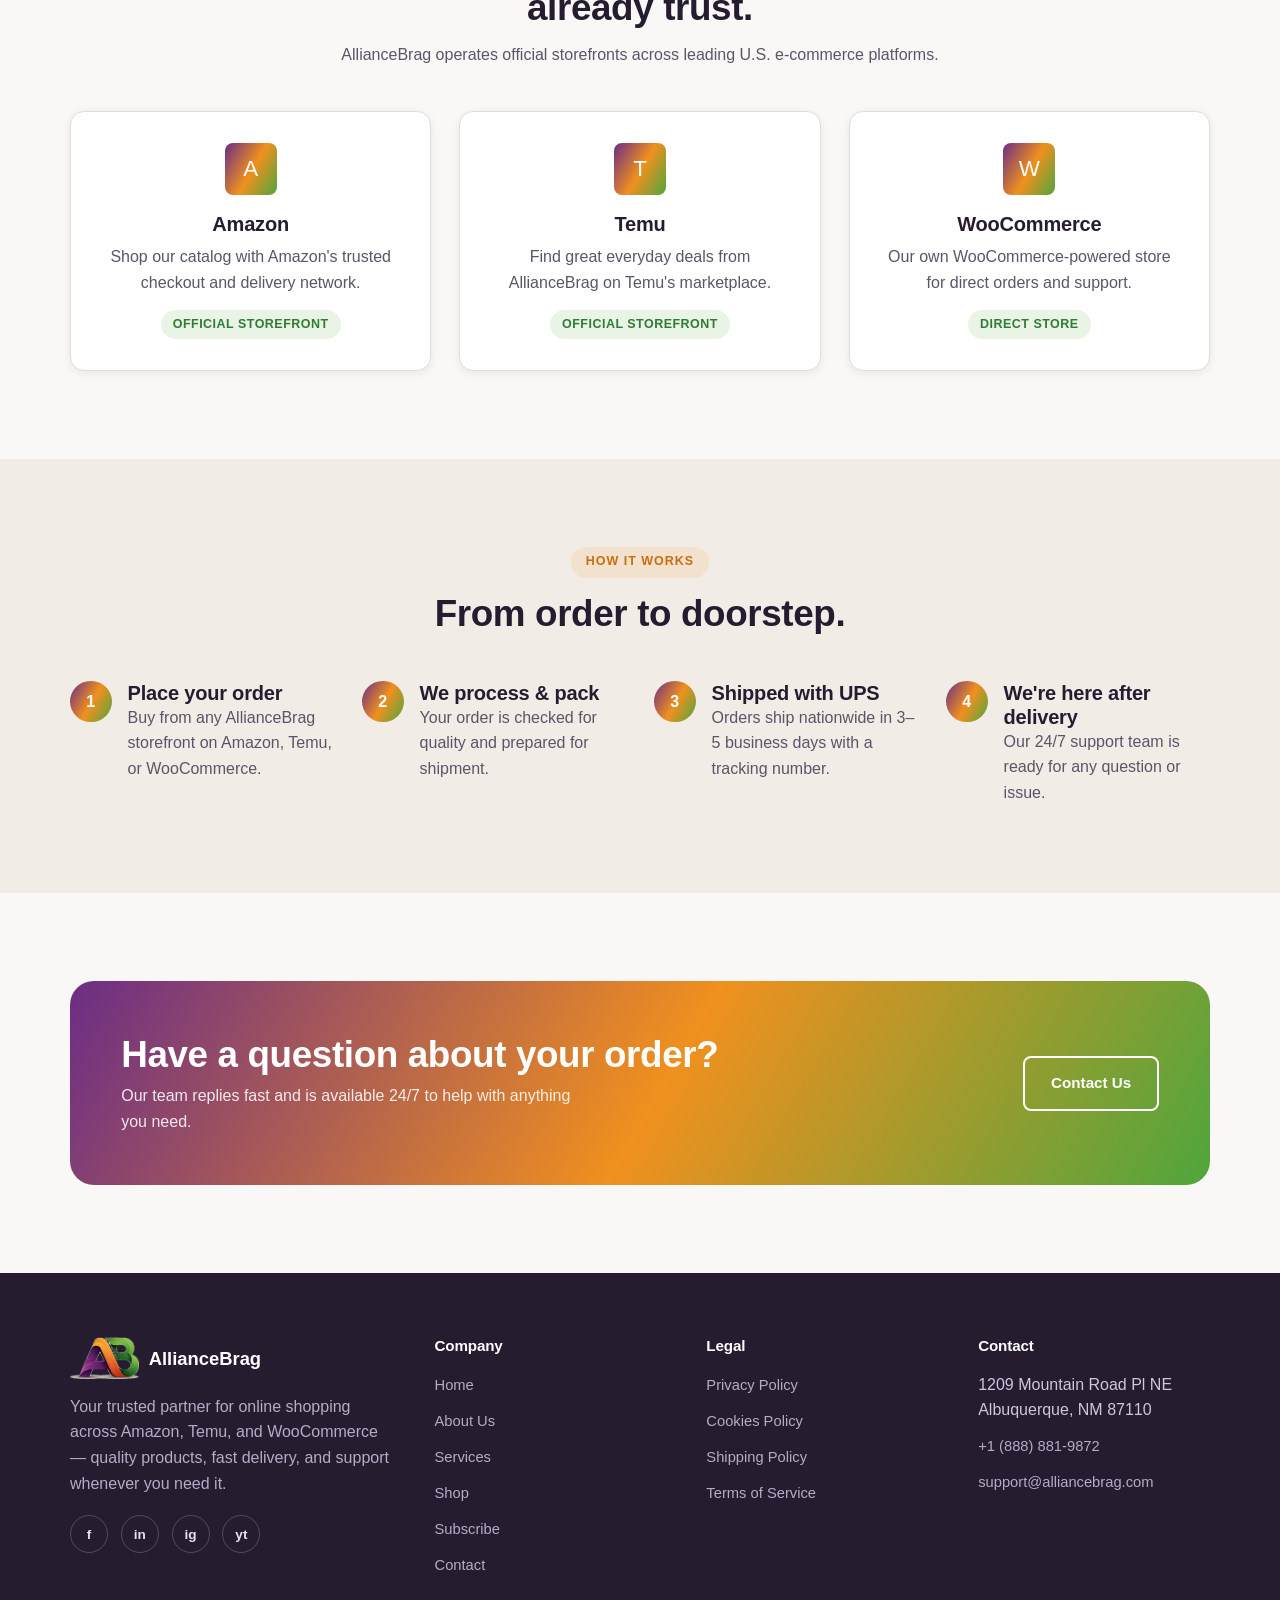
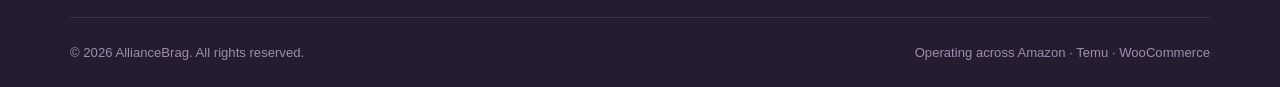
==== commit a1bd9200: "Agregar página Shop con catálogo de ejemplo (8 productos de Amazon) Página de referencia con 8 produ" ====
--- a/index.html
+++ b/index.html
@@ -37,6 +37,7 @@
       <a href="index.html">Home</a>
       <a href="about.html">About</a>
       <a href="services.html">Services</a>
+      <a href="products.html">Shop</a>
       <a href="subscribe.html">Subscribe</a>
       <a href="contact.html">Contact</a>
     </nav>
@@ -206,6 +207,7 @@
           <li><a href="index.html">Home</a></li>
           <li><a href="about.html">About Us</a></li>
           <li><a href="services.html">Services</a></li>
+          <li><a href="products.html">Shop</a></li>
           <li><a href="subscribe.html">Subscribe</a></li>
           <li><a href="contact.html">Contact</a></li>
         </ul>
--- a/css/styles.css
+++ b/css/styles.css
@@ -431,6 +431,54 @@
   background: rgba(79, 166, 61, 0.12);
   padding: 0.3rem 0.75rem;
   border-radius: 999px;
+}
+
+/* Product catalog */
+.product-card {
+  display: flex;
+  flex-direction: column;
+}
+
+.product-card .category {
+  display: inline-block;
+  align-self: flex-start;
+  margin-bottom: 0.9rem;
+  font-size: 0.74rem;
+  font-weight: 700;
+  letter-spacing: 0.04em;
+  text-transform: uppercase;
+  color: var(--orange-dark);
+  background: rgba(240, 144, 30, 0.12);
+  padding: 0.3rem 0.7rem;
+  border-radius: 999px;
+}
+
+.product-card p {
+  flex-grow: 1;
+}
+
+.product-card .view-link {
+  display: inline-flex;
+  align-items: center;
+  gap: 0.4rem;
+  margin-top: 1.1rem;
+  font-weight: 700;
+  font-size: 0.9rem;
+  color: var(--purple);
+}
+
+.product-card .view-link:hover {
+  color: var(--orange-dark);
+}
+
+.catalog-note {
+  max-width: 640px;
+  margin: 0 auto 2.5rem;
+  text-align: center;
+  font-size: 0.88rem;
+  background: var(--bg-alt);
+  border-radius: var(--radius-sm);
+  padding: 0.9rem 1.4rem;
 }
 
 /* Steps */
